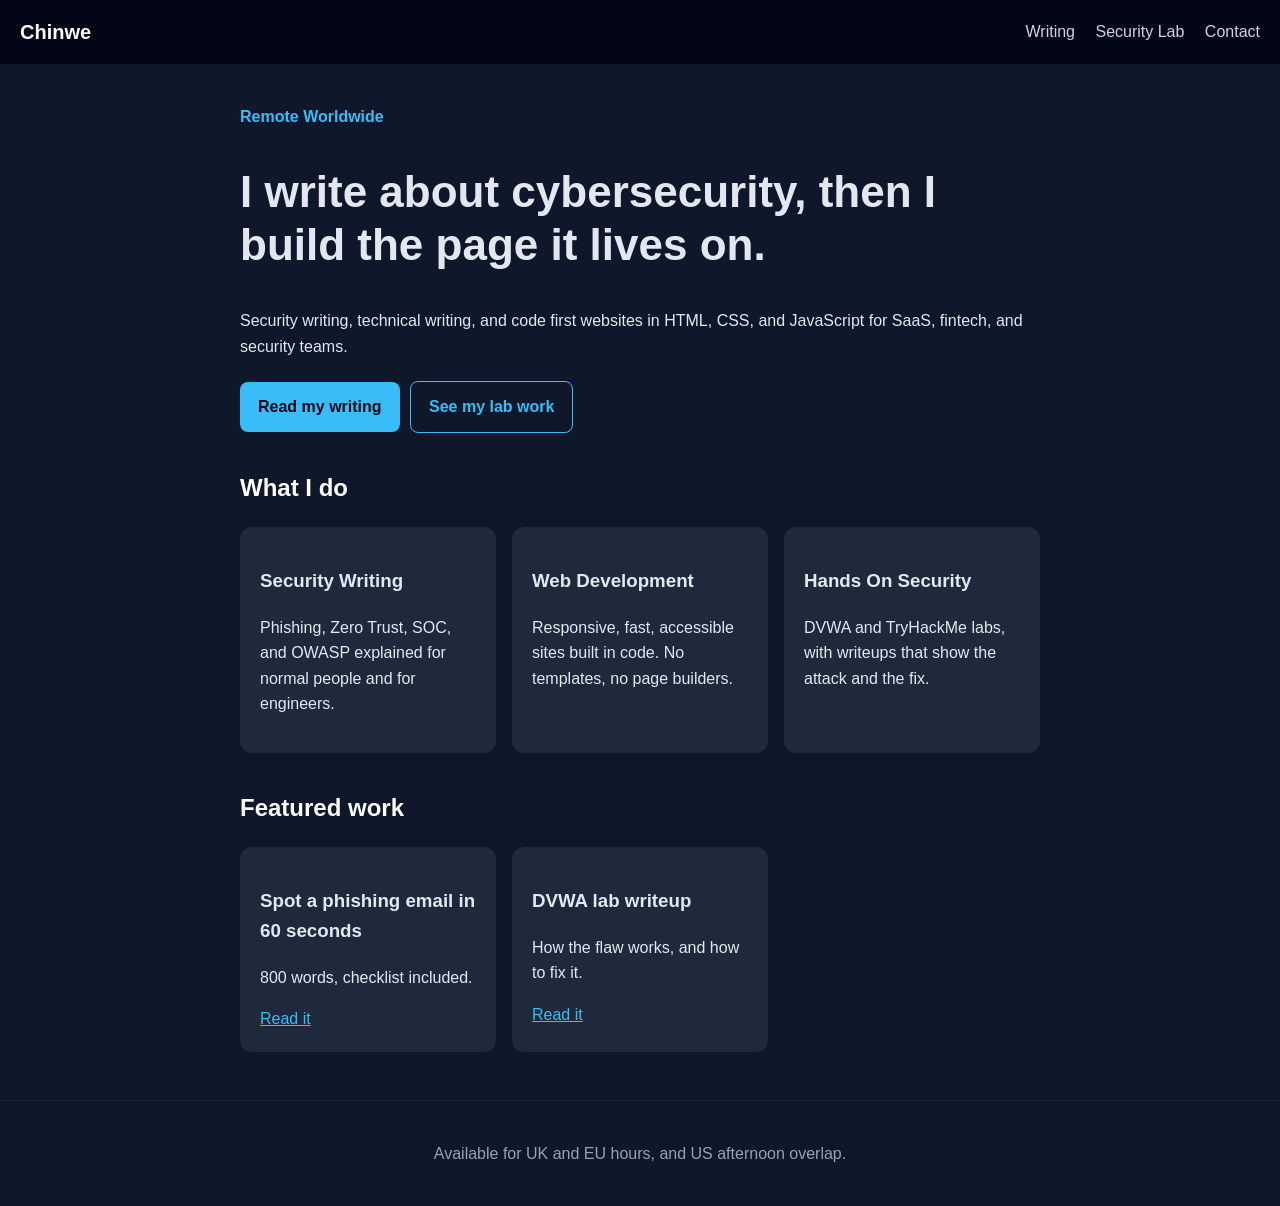
==== index.html @ 420345db "Add files via upload" ====
<!DOCTYPE html>
<html lang="en">
<head>
<meta charset="UTF-8">
<meta name="viewport" content="width=device-width, initial-scale=1.0">
<title>Chinwe | Cybersecurity Writer and Web Developer</title>
<link rel="stylesheet" href="style.css">
</head>
<body>
<header>
<a href="index.html" class="logo">Chinwe</a>
<nav>
<a href="article.html">Writing</a>
<a href="lab.html">Security Lab</a>
<a href="mailto:marydbeloved44@gmail.com">Contact</a>
</nav>
</header>
<main>
<section class="hero">
<p class="tag">Remote Worldwide</p>
<h1>I write about cybersecurity, then I build the page it lives on.</h1>
<p>Security writing, technical writing, and code first websites in HTML, CSS, and JavaScript for SaaS, fintech, and security teams.</p>
<div>
<a class="btn" href="article.html">Read my writing</a>
<a class="btn2" href="lab.html">See my lab work</a>
</div>
</section>
<section>
<h2>What I do</h2>
<div class="grid">
<div class="card"><h3>Security Writing</h3><p>Phishing, Zero Trust, SOC, and OWASP explained for normal people and for engineers.</p></div>
<div class="card"><h3>Web Development</h3><p>Responsive, fast, accessible sites built in code. No templates, no page builders.</p></div>
<div class="card"><h3>Hands On Security</h3><p>DVWA and TryHackMe labs, with writeups that show the attack and the fix.</p></div>
</div>
</section>
<section>
<h2>Featured work</h2>
<div class="grid">
<div class="card"><h3>Spot a phishing email in 60 seconds</h3><p>800 words, checklist included.</p><a href="article.html">Read it</a></div>
<div class="card"><h3>DVWA lab writeup</h3><p>How the flaw works, and how to fix it.</p><a href="lab.html">Read it</a></div>
</div>
</section>
</main>
<footer><p>Available for UK and EU hours, and US afternoon overlap.</p></footer>
<script src="script.js"></script>
</body>
</html>
---- style.css ----
body{font-family:Arial,Helvetica,sans-serif;margin:0;background:#0f172a;color:#e2e8f0;line-height:1.6}
header{display:flex;justify-content:space-between;align-items:center;padding:16px 20px;background:#020617;flex-wrap:wrap;gap:10px}
.logo{color:#fff;text-decoration:none;font-weight:bold;font-size:20px}
nav a{color:#cbd5e1;text-decoration:none;margin-left:16px}
main{max-width:800px;margin:0 auto;padding:24px 20px 48px}
h1{font-size:36px;line-height:1.2}
h2{margin-top:36px;color:#fff}
.tag{color:#38bdf8;font-weight:bold}
.btn,.btn2{display:inline-block;padding:12px 18px;border-radius:8px;text-decoration:none;font-weight:bold;margin:6px 6px 0 0}
.btn{background:#38bdf8;color:#020617}
.btn2{border:1px solid #38bdf8;color:#38bdf8}
.grid{display:grid;grid-template-columns:1fr;gap:16px}
.card{background:#1e293b;padding:20px;border-radius:12px}
.card a{color:#38bdf8}
footer{text-align:center;padding:24px;color:#94a3b8;border-top:1px solid #1e293b}
@media(min-width:640px){.grid{grid-template-columns:1fr 1fr 1fr}h1{font-size:44px}}
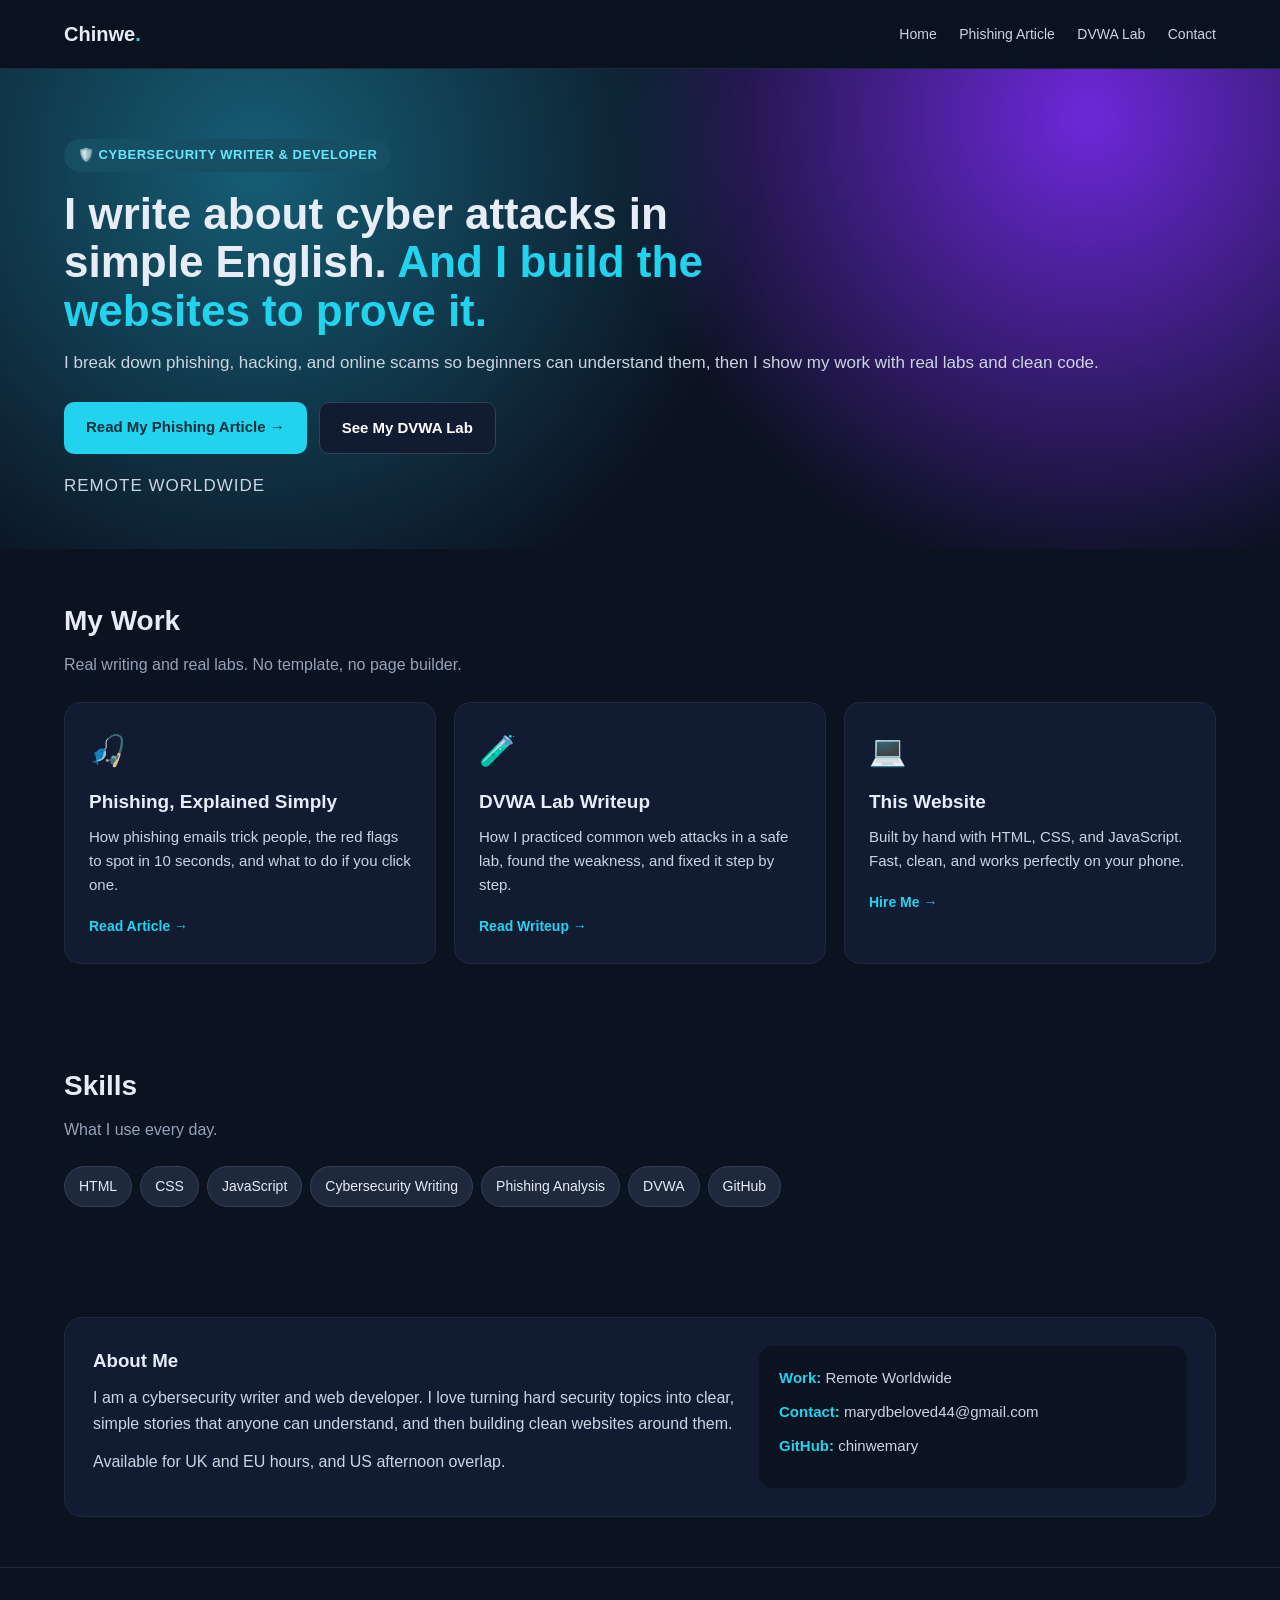
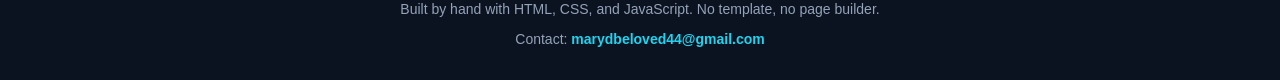
==== commit a2ac8e8b: "Refactor index.html for better structure and styling Updated the HTML structure and styling for impr" ====
--- a/index.html
+++ b/index.html
@@ -3,45 +3,123 @@
 <head>
 <meta charset="UTF-8">
 <meta name="viewport" content="width=device-width, initial-scale=1.0">
-<title>Chinwe | Cybersecurity Writer and Web Developer</title>
-<link rel="stylesheet" href="style.css">
+<title>Chinwe | Cybersecurity Writer & Web Developer</title>
+<style>
+* { margin:0; padding:0; box-sizing:border-box; font-family: Arial, Helvetica, sans-serif; }
+body { background:#0b1220; color:#e6edf7; line-height:1.6; }
+a { text-decoration:none; color:inherit; }
+header { padding:18px 5%; display:flex; justify-content:space-between; align-items:center; position:sticky; top:0; background:rgba(11,18,32,.92); border-bottom:1px solid #1e293b; z-index:10; }
+.logo { font-weight:800; font-size:20px; }
+.logo span { color:#22d3ee; }
+nav a { margin-left:18px; font-size:14px; color:#cbd5e1; }
+nav a:hover { color:#22d3ee; }
+.hero { padding:70px 5% 50px; background: radial-gradient(circle at 20% 20%, #155e75 0%, transparent 45%), radial-gradient(circle at 85% 10%, #6d28d9 0%, transparent 40%), #0b1220; }
+.badge { display:inline-block; background:#164e63; color:#67e8f9; padding:6px 14px; border-radius:30px; font-size:13px; font-weight:700; letter-spacing:.5px; }
+.hero h1 { font-size:44px; line-height:1.1; margin:18px 0 14px; max-width:700px; }
+.hero h1 span { color:#22d3ee; }
+.hero p { color:#cbd5e1; max-width:100%; font-size:17px; }
+.buttons { margin-top:26px; display:flex; gap:12px; flex-wrap:wrap; }
+.btn { padding:13px 22px; border-radius:10px; font-weight:700; font-size:15px; }
+.btn1 { background:#22d3ee; color:#082f3a; }
+.btn2 { border:1px solid #334155; background:#111c33; color:white; }
+.tag { margin-top:18px; color:#94a3b8; font-size:14px; letter-spacing:1px; }
+.section { padding:50px 5%; }
+.section h2 { font-size:28px; margin-bottom:8px; }
+.section > p { color:#94a3b8; margin-bottom:24px; }
+.cards { display:grid; grid-template-columns: repeat(auto-fit, minmax(240px, 1fr)); gap:18px; }
+.card { background:#111c33; border:1px solid #1e293b; border-radius:16px; padding:24px; }
+.card:hover { border-color:#22d3ee; transform: translateY(-3px); }
+.icon { font-size:30px; margin-bottom:12px; }
+.card h3 { margin-bottom:8px; font-size:19px; }
+.card p { color:#cbd5e1; font-size:15px; margin-bottom:16px; }
+.card a { color:#22d3ee; font-weight:700; font-size:14px; }
+.skills span { display:inline-block; background:#1e293b; border:1px solid #334155; padding:8px 14px; border-radius:30px; margin:0 8px 10px 0; font-size:14px; }
+.about { background:#111c33; border:1px solid #1e293b; border-radius:18px; padding:28px; display:grid; grid-template-columns: 1.5fr 1fr; gap:24px; }
+.about h3 { margin-bottom:10px; }
+.about p { color:#cbd5e1; }
+.box { background:#0b1220; border-radius:14px; padding:20px; }
+.box p { margin-bottom:10px; font-size:15px; }
+.box b { color:#22d3ee; }
+footer { padding:30px 5%; text-align:center; color:#94a3b8; border-top:1px solid #1e293b; font-size:14px; }
+footer a { color:#22d3ee; font-weight:700; }
+@media(max-width:650px){ .hero h1{font-size:34px;} .about{grid-template-columns:1fr;} nav{display:none;} }
+</style>
 </head>
 <body>
+
 <header>
-<a href="index.html" class="logo">Chinwe</a>
-<nav>
-<a href="article.html">Writing</a>
-<a href="lab.html">Security Lab</a>
-<a href="mailto:marydbeloved44@gmail.com">Contact</a>
-</nav>
+  <div class="logo">Chinwe<span>.</span></div>
+  <nav>
+    <a href="index.html">Home</a>
+    <a href="article.html">Phishing Article</a>
+    <a href="lab.html">DVWA Lab</a>
+    <a href="mailto:marydbeloved44@gmail.com">Contact</a>
+  </nav>
 </header>
-<main>
+
 <section class="hero">
-<p class="tag">Remote Worldwide</p>
-<h1>I write about cybersecurity, then I build the page it lives on.</h1>
-<p>Security writing, technical writing, and code first websites in HTML, CSS, and JavaScript for SaaS, fintech, and security teams.</p>
-<div>
-<a class="btn" href="article.html">Read my writing</a>
-<a class="btn2" href="lab.html">See my lab work</a>
-</div>
+  <span class="badge">🛡️ CYBERSECURITY WRITER & DEVELOPER</span>
+  <h1>I write about cyber attacks in simple English. <span>And I build the websites to prove it.</span></h1>
+  <p>I break down phishing, hacking, and online scams so beginners can understand them, then I show my work with real labs and clean code.</p>
+  <div class="buttons">
+    <a class="btn btn1" href="article.html">Read My Phishing Article →</a>
+    <a class="btn btn2" href="lab.html">See My DVWA Lab</a>
+  </div>
+  <p class="tag">REMOTE WORLDWIDE</p>
 </section>
-<section>
-<h2>What I do</h2>
-<div class="grid">
-<div class="card"><h3>Security Writing</h3><p>Phishing, Zero Trust, SOC, and OWASP explained for normal people and for engineers.</p></div>
-<div class="card"><h3>Web Development</h3><p>Responsive, fast, accessible sites built in code. No templates, no page builders.</p></div>
-<div class="card"><h3>Hands On Security</h3><p>DVWA and TryHackMe labs, with writeups that show the attack and the fix.</p></div>
-</div>
+
+<section class="section">
+  <h2>My Work</h2>
+  <p>Real writing and real labs. No template, no page builder.</p>
+  <div class="cards">
+    <div class="card">
+      <div class="icon">🎣</div>
+      <h3>Phishing, Explained Simply</h3>
+      <p>How phishing emails trick people, the red flags to spot in 10 seconds, and what to do if you click one.</p>
+      <a href="article.html">Read Article →</a>
+    </div>
+    <div class="card">
+      <div class="icon">🧪</div>
+      <h3>DVWA Lab Writeup</h3>
+      <p>How I practiced common web attacks in a safe lab, found the weakness, and fixed it step by step.</p>
+      <a href="lab.html">Read Writeup →</a>
+    </div>
+    <div class="card">
+      <div class="icon">💻</div>
+      <h3>This Website</h3>
+      <p>Built by hand with HTML, CSS, and JavaScript. Fast, clean, and works perfectly on your phone.</p>
+      <a href="mailto:marydbeloved44@gmail.com">Hire Me →</a>
+    </div>
+  </div>
 </section>
-<section>
-<h2>Featured work</h2>
-<div class="grid">
-<div class="card"><h3>Spot a phishing email in 60 seconds</h3><p>800 words, checklist included.</p><a href="article.html">Read it</a></div>
-<div class="card"><h3>DVWA lab writeup</h3><p>How the flaw works, and how to fix it.</p><a href="lab.html">Read it</a></div>
-</div>
+
+<section class="section">
+  <h2>Skills</h2>
+  <p>What I use every day.</p>
+  <div class="skills">
+    <span>HTML</span><span>CSS</span><span>JavaScript</span><span>Cybersecurity Writing</span><span>Phishing Analysis</span><span>DVWA</span><span>GitHub</span>
+  </div>
 </section>
-</main>
-<footer><p>Available for UK and EU hours, and US afternoon overlap.</p></footer>
-<script src="script.js"></script>
+
+<section class="section">
+  <div class="about">
+    <div>
+      <h3>About Me</h3>
+      <p>I am a cybersecurity writer and web developer. I love turning hard security topics into clear, simple stories that anyone can understand, and then building clean websites around them.</p>
+      <p style="margin-top:12px;">Available for UK and EU hours, and US afternoon overlap.</p>
+    </div>
+    <div class="box">
+      <p><b>Work:</b> Remote Worldwide</p>
+      <p><b>Contact:</b> marydbeloved44@gmail.com</p>
+      <p><b>GitHub:</b> chinwemary</p>
+    </div>
+  </div>
+</section>
+
+<footer>
+  <p>Built by hand with HTML, CSS, and JavaScript. No template, no page builder.</p>
+  <p style="margin-top:8px;">Contact: <a href="mailto:marydbeloved44@gmail.com">marydbeloved44@gmail.com</a></p>
+</footer>
+
 </body>
-</html>+</html>
